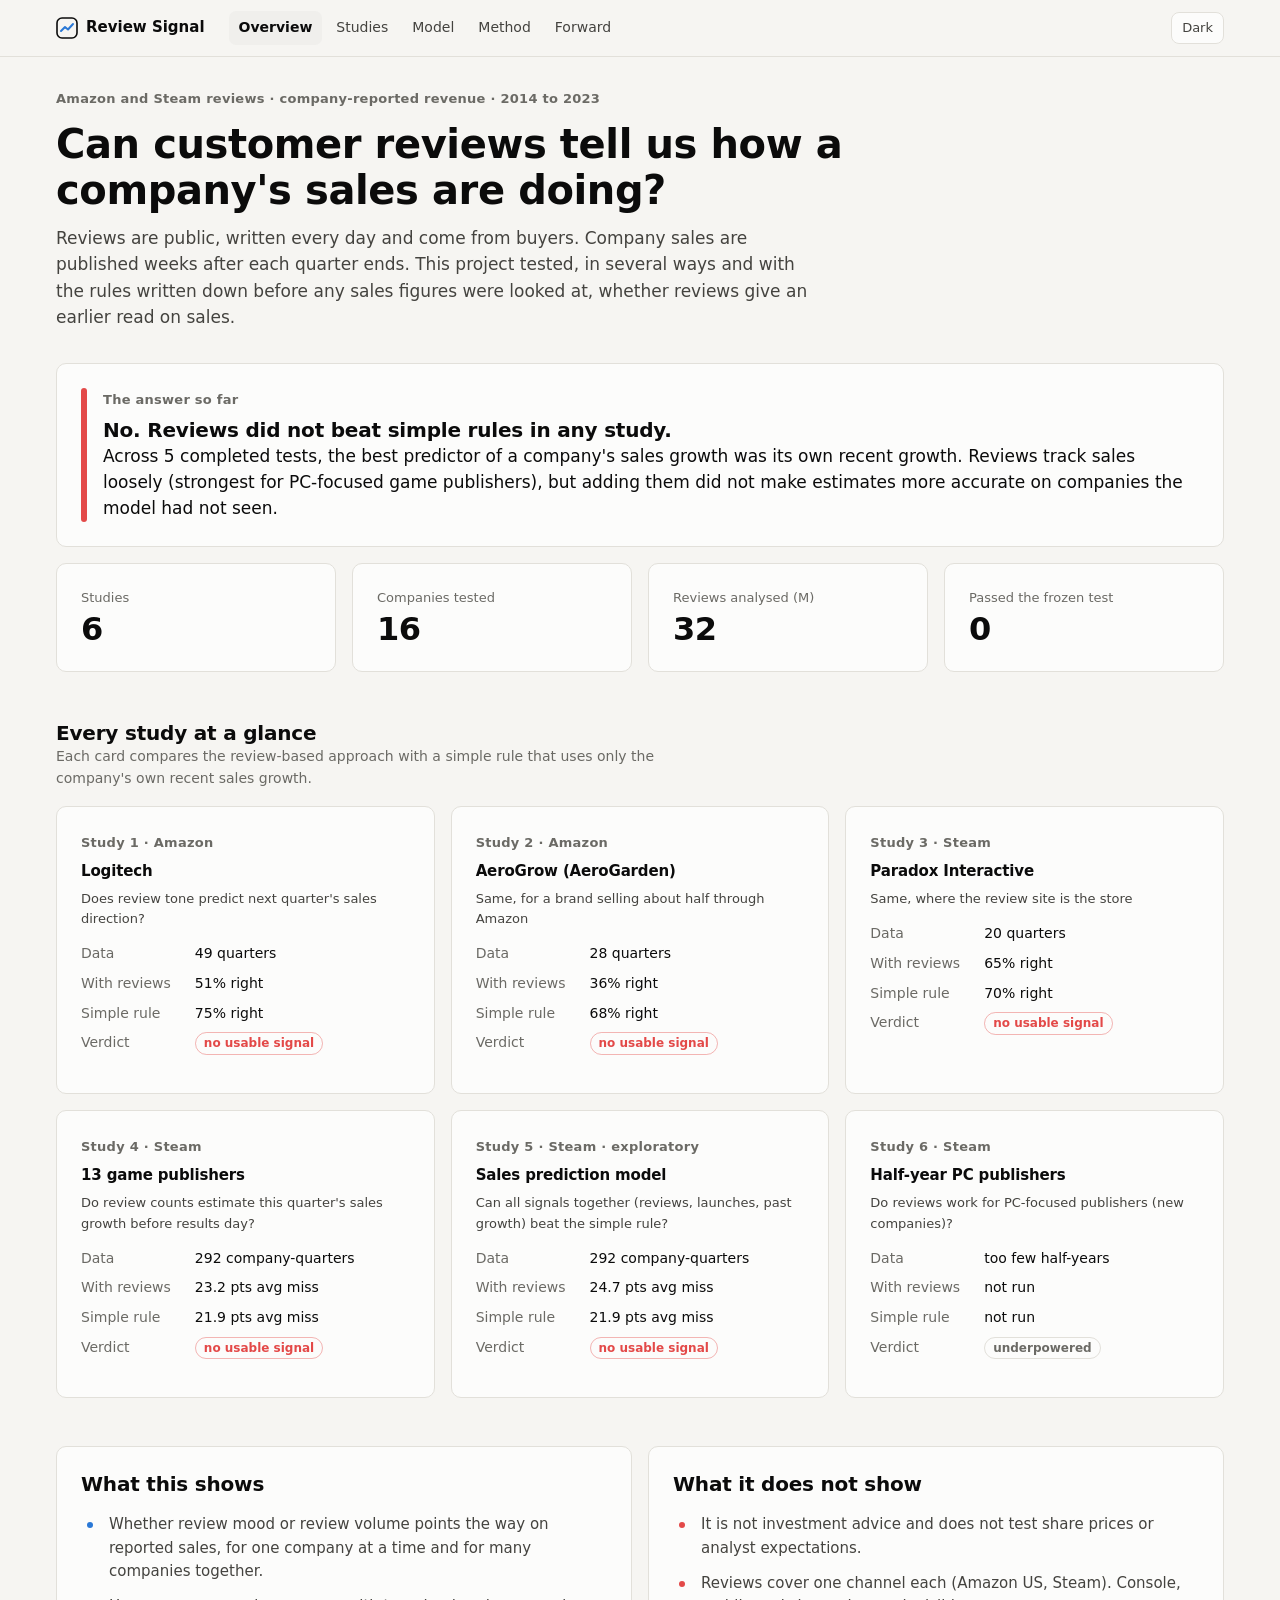
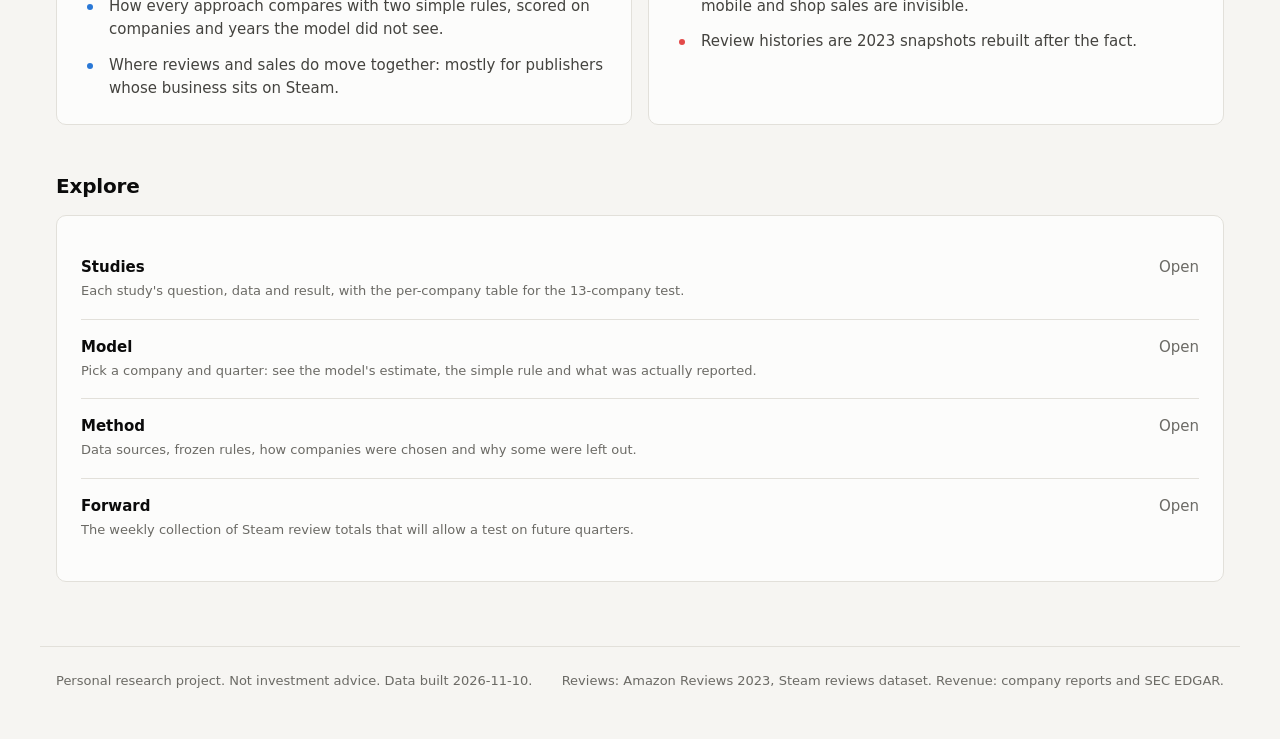
==== site/index.html @ 0828e12b "Review Signal: project site served through Streamlit" ====
<!doctype html>
<html lang="en">
<head>
<meta charset="utf-8">
<meta name="viewport" content="width=device-width, initial-scale=1">
<title>Overview | Review Signal</title>
<meta name="description" content="Can public customer reviews tell us how a company's sales are doing before it reports?">
<meta name="color-scheme" content="light dark">
<link rel="icon" href="data:image/svg+xml,%3Csvg xmlns='http://www.w3.org/2000/svg' viewBox='0 0 22 22'%3E%3Crect x='1' y='1' width='20' height='20' rx='5' fill='%23fcfcfb' stroke='%230b0b0b' stroke-width='1.6'/%3E%3Cpath d='M5 14 L9 10 L12 12.5 L17 7' fill='none' stroke='%232a78d6' stroke-width='2' stroke-linecap='round'/%3E%3C/svg%3E">
<link rel="stylesheet" href="assets/style.css">
<script src="assets/data.js" defer></script>
<script src="assets/app.js" defer></script>
</head>
<body data-page="index">
<main>

<div class="page-head">
  <span class="eyebrow">Amazon and Steam reviews · company-reported revenue · 2014 to 2023</span>
  <h1>Can customer reviews tell us how a company's sales are doing?</h1>
  <p class="lede">Reviews are public, written every day and come from buyers. Company sales are published weeks after each quarter ends. This project tested, in several ways and with the rules written down before any sales figures were looked at, whether reviews give an earlier read on sales.</p>
</div>
<div class="panel answer" id="answer"></div>
<div class="grid g4" id="stats" style="margin-top:var(--sp-4)"></div>
<section>
  <div class="sec-head"><div><h2>Every study at a glance</h2><p>Each card compares the review-based approach with a simple rule that uses only the company's own recent sales growth.</p></div></div>
  <div class="grid g3" id="studyCards"></div>
</section>
<section class="grid g2">
  <div class="panel"><h2>What this shows</h2><ul class="list yes" style="margin-top:var(--sp-4)">
    <li>Whether review mood or review volume points the way on reported sales, for one company at a time and for many companies together.</li>
    <li>How every approach compares with two simple rules, scored on companies and years the model did not see.</li>
    <li>Where reviews and sales do move together: mostly for publishers whose business sits on Steam.</li>
  </ul></div>
  <div class="panel"><h2>What it does not show</h2><ul class="list no" style="margin-top:var(--sp-4)">
    <li>It is not investment advice and does not test share prices or analyst expectations.</li>
    <li>Reviews cover one channel each (Amazon US, Steam). Console, mobile and shop sales are invisible.</li>
    <li>Review histories are 2023 snapshots rebuilt after the fact.</li>
  </ul></div>
</section>
<section><div class="sec-head"><div><h2>Explore</h2></div></div>
  <div class="panel links">
    <a href="studies.html"><span><b>Studies</b><small>Each study's question, data and result, with the per-company table for the 13-company test.</small></span><span>Open</span></a>
    <a href="model.html"><span><b>Model</b><small>Pick a company and quarter: see the model's estimate, the simple rule and what was actually reported.</small></span><span>Open</span></a>
    <a href="method.html"><span><b>Method</b><small>Data sources, frozen rules, how companies were chosen and why some were left out.</small></span><span>Open</span></a>
    <a href="forward.html"><span><b>Forward</b><small>The weekly collection of Steam review totals that will allow a test on future quarters.</small></span><span>Open</span></a>
  </div></section>
</main>
</body>
</html>
---- site/assets/style.css ----
/* Review Signal: shared styles. No external fonts or libraries. */
@view-transition { navigation: auto; }

:root {
  color-scheme: light;
  --bg: #f6f5f2;
  --surface: #fcfcfb;
  --surface-2: #f0efec;
  --line: #e2e0da;
  --line-strong: #cfccc4;
  --ink: #0b0b0b;
  --ink-2: #44433f;
  --ink-3: #6b6a65;
  --s1: #2a78d6;      /* series 1: tone, data */
  --s1-soft: #dce9fa;
  --s2: #eb6834;      /* series 2: baseline */
  --s3: #1baf7a;      /* series 3 */
  --neg: #e34948;     /* below / negative */
  --neg-soft: #fbe3e2;
  --pos: #2a78d6;
  --shade: rgba(120, 117, 108, 0.10);
  --good: #0ca30c;
  --focus: #2a78d6;
  --r: 10px;
  --font: "Segoe UI Variable Text", "Segoe UI", system-ui, -apple-system, "Helvetica Neue", Roboto, Arial, sans-serif;
  --mono: "Cascadia Mono", "SF Mono", ui-monospace, Consolas, "Liberation Mono", monospace;
  --sp-1: 4px; --sp-2: 8px; --sp-3: 12px; --sp-4: 16px; --sp-5: 24px; --sp-6: 32px; --sp-7: 48px; --sp-8: 64px;
  --ease: cubic-bezier(.2, .7, .2, 1);
}
@media (prefers-color-scheme: dark) {
  :root:not([data-theme="light"]) {
    color-scheme: dark;
    --bg: #121211; --surface: #1a1a19; --surface-2: #242422; --line: #33322f; --line-strong: #45443f;
    --ink: #f4f3ef; --ink-2: #d2d0c8; --ink-3: #a3a198;
    --s1: #4d95ec; --s1-soft: #1d2c40; --s2: #f07a48; --s3: #23c08a; --neg: #ef6b6a; --neg-soft: #3a2121;
    --pos: #4d95ec; --shade: rgba(255, 255, 255, 0.05); --focus: #6aa8f2;
  }
}
:root[data-theme="dark"] {
  color-scheme: dark;
  --bg: #121211; --surface: #1a1a19; --surface-2: #242422; --line: #33322f; --line-strong: #45443f;
  --ink: #f4f3ef; --ink-2: #d2d0c8; --ink-3: #a3a198;
  --s1: #4d95ec; --s1-soft: #1d2c40; --s2: #f07a48; --s3: #23c08a; --neg: #ef6b6a; --neg-soft: #3a2121;
  --pos: #4d95ec; --shade: rgba(255, 255, 255, 0.05); --focus: #6aa8f2;
}

* { box-sizing: border-box; }
html { -webkit-text-size-adjust: 100%; }
body {
  margin: 0; background: var(--bg); color: var(--ink); font: 15px/1.55 var(--font);
  font-feature-settings: "tnum" 1; -webkit-font-smoothing: antialiased;
}
a { color: var(--s1); text-decoration-thickness: 1px; text-underline-offset: 3px; }
a:hover { text-decoration-thickness: 2px; }
:focus-visible { outline: 2px solid var(--focus); outline-offset: 2px; border-radius: 4px; }
h1, h2, h3 { margin: 0; letter-spacing: -0.01em; }
h1 { font-size: clamp(28px, 4vw, 40px); line-height: 1.15; font-weight: 650; }
h2 { font-size: 20px; line-height: 1.3; font-weight: 640; }
h3 { font-size: 15px; font-weight: 640; }
p { margin: 0; }
.muted { color: var(--ink-3); }
.ink2 { color: var(--ink-2); }
.mono { font-family: var(--mono); font-size: 0.92em; }
.small { font-size: 13px; }

/* top bar */
.top {
  position: sticky; top: 0; z-index: 20; background: color-mix(in srgb, var(--bg) 92%, transparent);
  backdrop-filter: saturate(1.2) blur(6px); border-bottom: 1px solid var(--line);
}
.top .inner { max-width: 1200px; margin: 0 auto; padding: 0 var(--sp-4); display: flex; align-items: center; gap: var(--sp-5); height: 56px; }
.brand { display: flex; align-items: center; gap: var(--sp-2); font-weight: 680; color: var(--ink); text-decoration: none; white-space: nowrap; }
.brand svg { display: block; }
.nav { display: flex; gap: var(--sp-1); overflow-x: auto; scrollbar-width: none; flex: 1; }
.nav::-webkit-scrollbar { display: none; }
.nav a {
  color: var(--ink-2); text-decoration: none; padding: 6px 10px; border-radius: 7px; font-size: 14px; white-space: nowrap;
  transition: background .15s var(--ease), color .15s var(--ease);
}
.nav a:hover { background: var(--surface-2); color: var(--ink); }
.nav a[aria-current="page"] { color: var(--ink); background: var(--surface-2); font-weight: 600; }
.theme-btn {
  border: 1px solid var(--line); background: var(--surface); color: var(--ink-2); border-radius: 8px;
  height: 32px; padding: 0 10px; font: inherit; font-size: 13px; cursor: pointer;
}
.theme-btn:hover { border-color: var(--line-strong); color: var(--ink); }

/* layout */
main { max-width: 1200px; margin: 0 auto; padding: var(--sp-6) var(--sp-4) var(--sp-8); }
.page-head { display: grid; gap: var(--sp-3); margin-bottom: var(--sp-6); max-width: 860px; }
.eyebrow { font-size: 13px; color: var(--ink-3); font-weight: 600; letter-spacing: .02em; }
.lede { font-size: 17px; color: var(--ink-2); max-width: 760px; }
.grid { display: grid; gap: var(--sp-4); }
.g2 { grid-template-columns: repeat(2, minmax(0, 1fr)); }
.g3 { grid-template-columns: repeat(3, minmax(0, 1fr)); }
.g4 { grid-template-columns: repeat(4, minmax(0, 1fr)); }
@media (max-width: 900px) { .g3, .g4 { grid-template-columns: repeat(2, minmax(0, 1fr)); } }
@media (max-width: 620px) { .g2, .g3, .g4 { grid-template-columns: minmax(0, 1fr); } }
section { margin-top: var(--sp-7); }
section > .sec-head { display: flex; align-items: end; justify-content: space-between; gap: var(--sp-4); margin-bottom: var(--sp-4); flex-wrap: wrap; }
section > .sec-head p { color: var(--ink-3); font-size: 14px; max-width: 640px; }

.panel { background: var(--surface); border: 1px solid var(--line); border-radius: var(--r); padding: var(--sp-5); min-width: 0; }
.panel.tight { padding: var(--sp-4); }
.panel h3 + p { margin-top: var(--sp-1); }

/* stat tiles */
.stat { display: grid; gap: var(--sp-1); }
.stat .label { font-size: 13px; color: var(--ink-3); }
.stat .value { font-size: 32px; font-weight: 660; letter-spacing: -0.02em; line-height: 1.1; }
.stat .sub { font-size: 13px; color: var(--ink-2); }
.stat .value.neg { color: var(--neg); }

/* answer block */
.answer { display: grid; grid-template-columns: 6px 1fr; gap: var(--sp-4); align-items: stretch; }
.answer .bar { border-radius: 3px; background: var(--line-strong); }
.answer .bar.pos { background: var(--s1); }
.answer .bar.neg { background: var(--neg); }
.answer .bar.mixed { background: linear-gradient(var(--s1), var(--neg)); }
.answer p { font-size: 17px; color: var(--ink); }
.answer p + p { margin-top: var(--sp-2); font-size: 15px; color: var(--ink-2); }

/* controls */
.controls { display: flex; flex-wrap: wrap; gap: var(--sp-3); align-items: center; margin-bottom: var(--sp-4); }
.seg { display: inline-flex; background: var(--surface-2); border: 1px solid var(--line); border-radius: 9px; padding: 3px; gap: 2px; }
.seg button {
  border: 0; background: transparent; color: var(--ink-2); font: inherit; font-size: 13px; padding: 6px 12px; border-radius: 6px; cursor: pointer;
  transition: background .18s var(--ease), color .18s var(--ease), box-shadow .18s var(--ease);
}
.seg button:hover { color: var(--ink); }
.seg button[aria-pressed="true"] { background: var(--surface); color: var(--ink); box-shadow: 0 1px 2px rgba(0,0,0,.08), 0 0 0 1px var(--line); font-weight: 600; }
.chip {
  border: 1px solid var(--line); background: var(--surface); color: var(--ink-2); font: inherit; font-size: 13px;
  padding: 5px 11px; border-radius: 999px; cursor: pointer; transition: border-color .15s, background .15s, color .15s;
}
.chip:hover { border-color: var(--line-strong); color: var(--ink); }
.chip[aria-pressed="true"] { background: var(--ink); color: var(--surface); border-color: var(--ink); }
input[type="search"], select {
  font: inherit; font-size: 14px; color: var(--ink); background: var(--surface); border: 1px solid var(--line);
  border-radius: 8px; height: 34px; padding: 0 10px; min-width: 0;
}
input[type="search"] { width: 240px; max-width: 100%; }
.btn {
  font: inherit; font-size: 13px; border: 1px solid var(--line); background: var(--surface); color: var(--ink);
  border-radius: 8px; height: 34px; padding: 0 12px; cursor: pointer; transition: border-color .15s, background .15s;
}
.btn:hover { border-color: var(--ink-3); background: var(--surface-2); }

/* charts */
.chart { position: relative; width: 100%; }
.chart svg { display: block; width: 100%; height: auto; overflow: visible; }
.chart .grid-line { stroke: var(--line); stroke-width: 1; }
.chart .axis-text { fill: var(--ink-3); font-size: 11px; font-family: var(--font); }
.chart .zero { stroke: var(--ink-3); stroke-width: 1; }
.chart .shade { fill: var(--shade); }
.chart .xhair { stroke: var(--ink-3); stroke-width: 1; stroke-dasharray: 3 3; opacity: 0; transition: opacity .12s; }
.chart.hovering .xhair { opacity: 1; }
.chart .dot { stroke: var(--surface); stroke-width: 2; }
.chart .end-label { font-size: 11px; fill: var(--ink-2); font-family: var(--font); }
.chart .draw { stroke-dasharray: var(--len); stroke-dashoffset: var(--len); animation: draw 1.1s var(--ease) forwards; }
@keyframes draw { to { stroke-dashoffset: 0; } }
.chart rect.bar { transition: opacity .15s; }
.chart.hovering rect.bar:not(.hot) { opacity: .45; }
.chart .grow { transform-box: fill-box; animation: grow .7s var(--ease) both; }
@keyframes grow { from { transform: scaleY(0); } }
.tip {
  position: absolute; pointer-events: none; z-index: 5; min-width: 160px; max-width: 280px; background: var(--surface);
  border: 1px solid var(--line-strong); border-radius: 8px; padding: 8px 10px; font-size: 12.5px; line-height: 1.45;
  box-shadow: 0 6px 20px rgba(0,0,0,.12); opacity: 0; transform: translateY(4px); transition: opacity .12s, transform .12s;
}
.tip.on { opacity: 1; transform: none; }
.tip b { font-weight: 640; }
.tip .row { display: flex; justify-content: space-between; gap: 12px; }
.tip .sw { display: inline-block; width: 8px; height: 8px; border-radius: 2px; margin-right: 6px; vertical-align: 0; }
.legend { display: flex; flex-wrap: wrap; gap: var(--sp-4); font-size: 13px; color: var(--ink-2); margin-bottom: var(--sp-3); }
.legend span { display: inline-flex; align-items: center; gap: 6px; }
.legend i { width: 14px; height: 3px; border-radius: 2px; display: inline-block; }
.legend i.dash { background: repeating-linear-gradient(90deg, currentColor 0 4px, transparent 4px 7px) !important; height: 2px; }
.legend i.box { width: 10px; height: 10px; border-radius: 2px; }
.chart-note { font-size: 12.5px; color: var(--ink-3); margin-top: var(--sp-3); }

/* tables */
.table-wrap { overflow-x: auto; border: 1px solid var(--line); border-radius: var(--r); background: var(--surface); }
table { border-collapse: collapse; width: 100%; font-size: 13.5px; }
th, td { padding: 9px 12px; text-align: left; border-bottom: 1px solid var(--line); white-space: nowrap; }
td.wrap { white-space: normal; min-width: 240px; }
th { font-weight: 600; color: var(--ink-2); background: var(--surface-2); position: sticky; top: 0; cursor: pointer; user-select: none; }
th[aria-sort="ascending"]::after { content: " \2191"; color: var(--ink-3); }
th[aria-sort="descending"]::after { content: " \2193"; color: var(--ink-3); }
td.num, th.num { text-align: right; }
tr:last-child td { border-bottom: 0; }
tbody tr { transition: background .12s; }
tbody tr:hover { background: var(--surface-2); }
.pill { display: inline-block; padding: 1px 8px; border-radius: 999px; font-size: 12px; font-weight: 600; border: 1px solid var(--line); color: var(--ink-2); }
.pill.hit { color: var(--good); border-color: color-mix(in srgb, var(--good) 40%, transparent); }
.pill.miss { color: var(--neg); border-color: color-mix(in srgb, var(--neg) 40%, transparent); }
.pill.na { color: var(--ink-3); }
.up { color: var(--s1); } .down { color: var(--neg); }
.table-foot { display: flex; justify-content: space-between; align-items: center; gap: var(--sp-3); padding: var(--sp-3) 0 0; font-size: 13px; color: var(--ink-3); flex-wrap: wrap; }

/* lists, quotes, steps */
.list { display: grid; gap: var(--sp-3); margin: 0; padding: 0; list-style: none; }
.list li { display: grid; grid-template-columns: 20px 1fr; gap: var(--sp-2); color: var(--ink-2); }
.list li::before { content: ""; width: 6px; height: 6px; border-radius: 50%; background: var(--ink-3); margin: 9px 0 0 6px; }
.list.yes li::before { background: var(--s1); }
.list.no li::before { background: var(--neg); }
.quote { border-top: 1px solid var(--line); padding: var(--sp-3) 0; }
.quote:first-child { border-top: 0; padding-top: 0; }
.quote q { display: block; color: var(--ink); quotes: "\201C" "\201D"; }
.quote .meta { font-size: 12.5px; color: var(--ink-3); margin-top: 2px; }
.steps { counter-reset: s; display: grid; gap: 0; }
.step { display: grid; grid-template-columns: 36px 1fr auto; gap: var(--sp-3); padding: var(--sp-4) 0; border-top: 1px solid var(--line); align-items: start; }
.step:first-child { border-top: 0; }
.step .n { counter-increment: s; width: 28px; height: 28px; border-radius: 50%; border: 1px solid var(--line-strong); display: grid; place-items: center; font-size: 13px; font-weight: 600; color: var(--ink-2); }
.step .n::before { content: counter(s); }
.status { font-size: 12px; font-weight: 600; padding: 2px 8px; border-radius: 6px; background: var(--surface-2); color: var(--ink-2); white-space: nowrap; }
.status.completed { color: var(--good); }
.status.blocked { color: var(--neg); }
.kv { display: grid; grid-template-columns: max-content 1fr; gap: var(--sp-2) var(--sp-5); font-size: 14px; }
.kv dt { color: var(--ink-3); }
.kv dd { margin: 0; color: var(--ink); min-width: 0; overflow-wrap: anywhere; }
.links { display: grid; gap: 0; }
.links a {
  display: grid; grid-template-columns: 1fr auto; gap: var(--sp-3); padding: var(--sp-4) 0; border-top: 1px solid var(--line);
  color: var(--ink); text-decoration: none; transition: padding .2s var(--ease);
}
.links a:first-child { border-top: 0; }
.links a:hover { padding-left: 6px; }
.links a span:last-child { color: var(--ink-3); }
.links a b { display: block; font-weight: 620; }
.links a small { color: var(--ink-3); font-size: 13px; }
.heat td.cell { text-align: center; font-size: 12px; min-width: 52px; }
pre.code { background: var(--surface-2); border: 1px solid var(--line); border-radius: 8px; padding: var(--sp-4); overflow: auto; font: 12.5px/1.5 var(--mono); color: var(--ink-2); max-height: 420px; margin: 0; }
.foot { max-width: 1200px; margin: 0 auto; padding: var(--sp-5) var(--sp-4) var(--sp-7); color: var(--ink-3); font-size: 13px; border-top: 1px solid var(--line); display: flex; justify-content: space-between; gap: var(--sp-4); flex-wrap: wrap; }
.empty { padding: var(--sp-6); text-align: center; color: var(--ink-3); }

@media (prefers-reduced-motion: reduce) {
  *, *::before, *::after { animation-duration: 0.001ms !important; animation-iteration-count: 1 !important; transition-duration: 0.001ms !important; }
  @view-transition { navigation: none; }
}
@media print { .top, .controls, .theme-btn { display: none; } body { background: #fff; } .panel { break-inside: avoid; } }

/* horizontal theme bars */
.hbar { display: grid; grid-template-columns: minmax(96px, 130px) 1fr 56px; gap: 12px; align-items: center; padding: 7px 0; }
.hb-l { font-size: 13px; color: var(--ink-2); }
.hb-t { height: 12px; background: var(--surface-2); border-radius: 3px; overflow: hidden; }
.hb-f { display: block; height: 100%; background: var(--s1); border-radius: 3px; transition: width .7s var(--ease); }
.hb-v { font-size: 13px; text-align: right; font-variant-numeric: tabular-nums; color: var(--ink); }
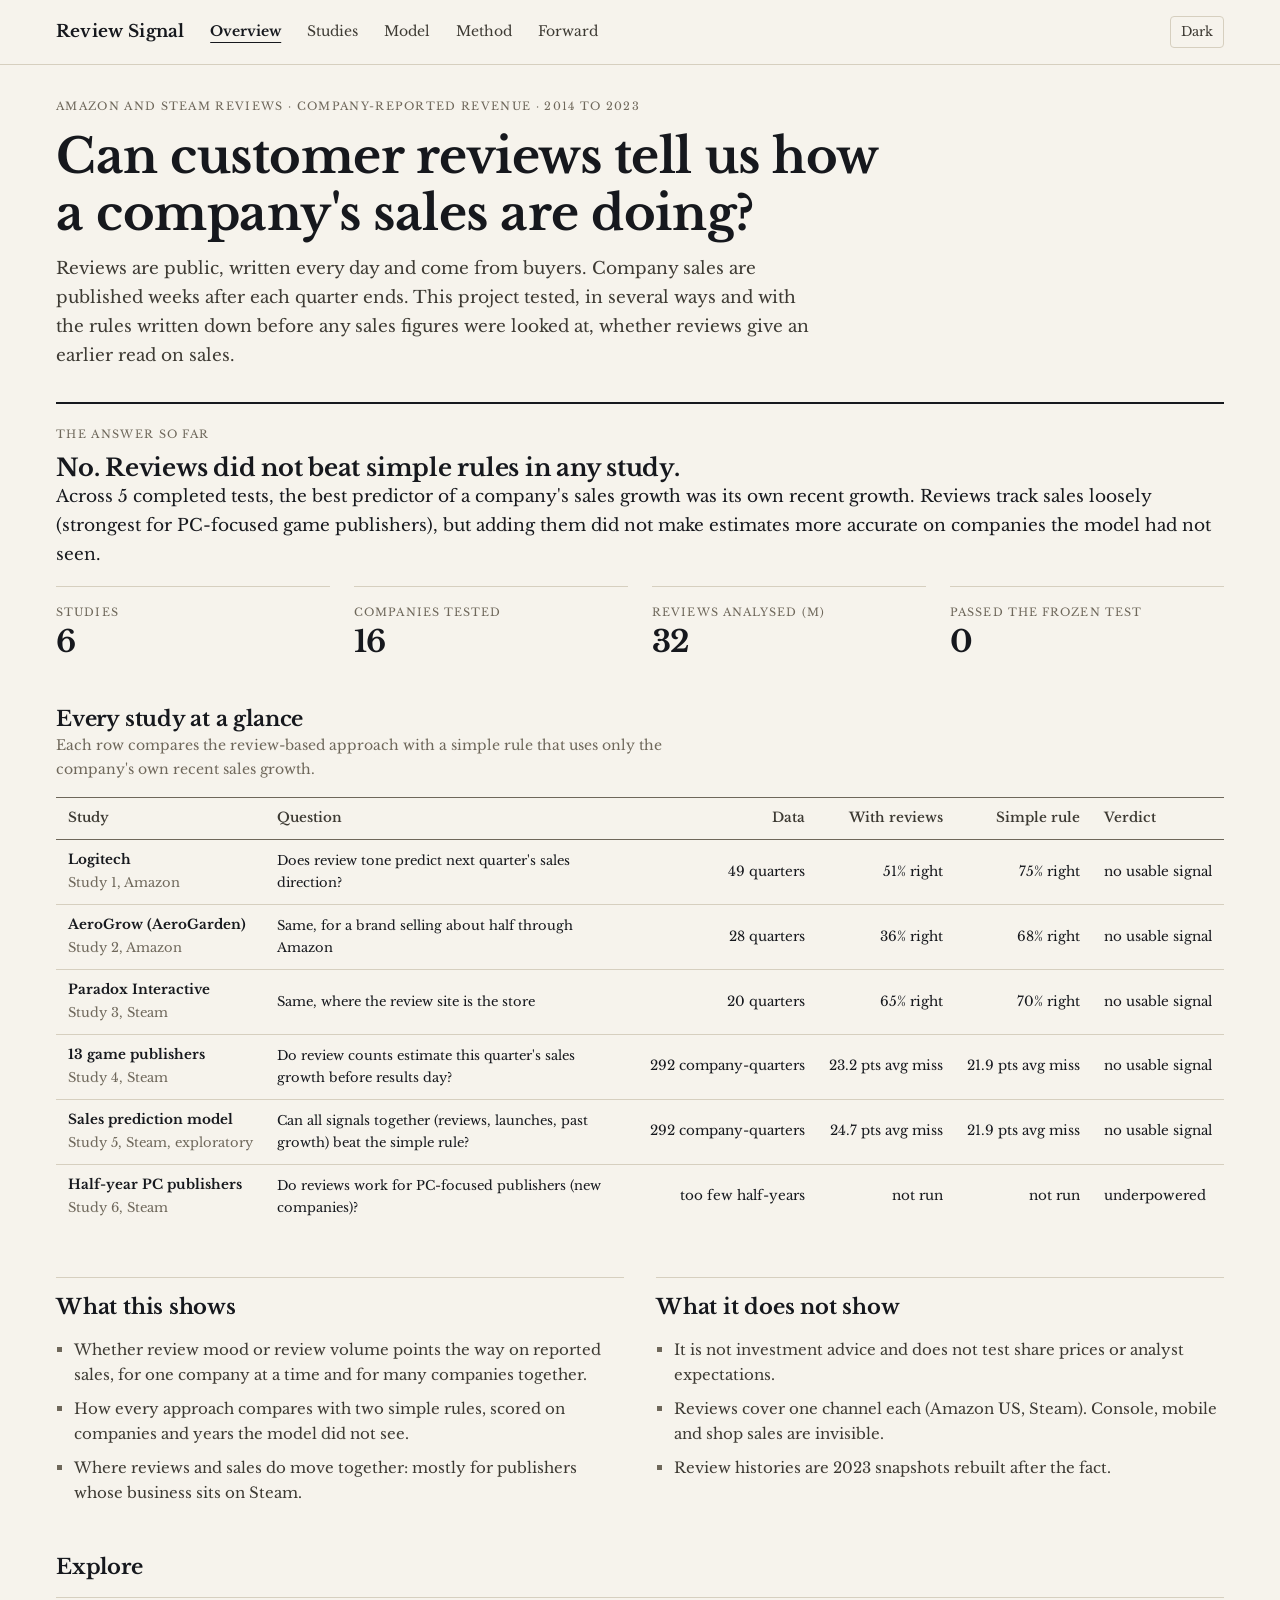
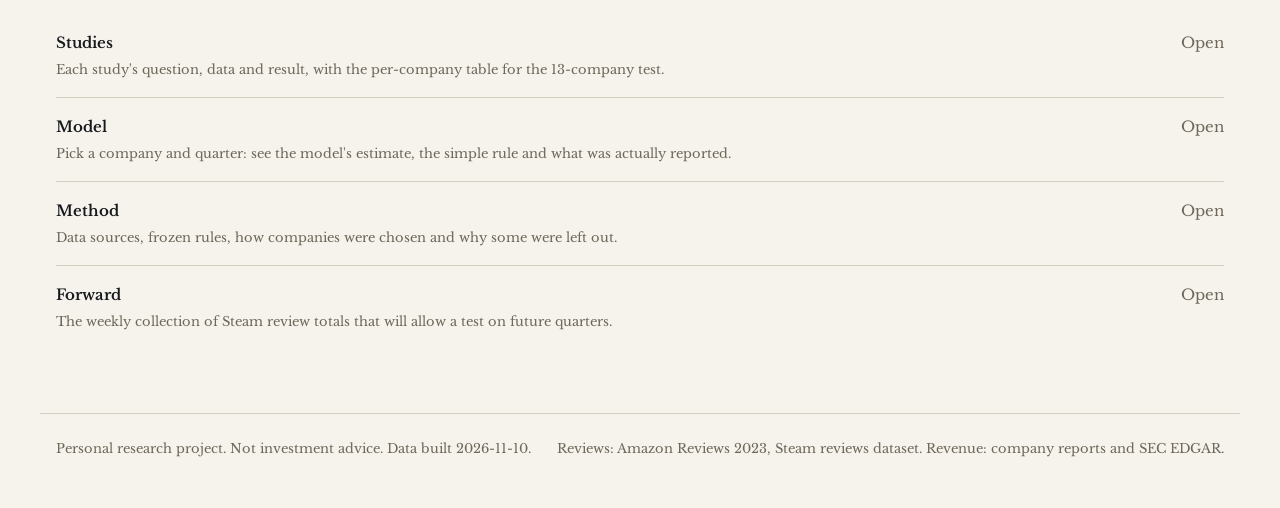
==== commit 062e0995: "Restyle: Libre Baskerville, paper palette, plain editorial layout, no cards or icons" ====
--- a/site/index.html
+++ b/site/index.html
@@ -6,7 +6,7 @@
 <title>Overview | Review Signal</title>
 <meta name="description" content="Can public customer reviews tell us how a company's sales are doing before it reports?">
 <meta name="color-scheme" content="light dark">
-<link rel="icon" href="data:image/svg+xml,%3Csvg xmlns='http://www.w3.org/2000/svg' viewBox='0 0 22 22'%3E%3Crect x='1' y='1' width='20' height='20' rx='5' fill='%23fcfcfb' stroke='%230b0b0b' stroke-width='1.6'/%3E%3Cpath d='M5 14 L9 10 L12 12.5 L17 7' fill='none' stroke='%232a78d6' stroke-width='2' stroke-linecap='round'/%3E%3C/svg%3E">
+<link rel="icon" href="data:image/svg+xml,%3Csvg xmlns='http://www.w3.org/2000/svg' viewBox='0 0 32 32'%3E%3Crect width='32' height='32' rx='4' fill='%238a4a0e'/%3E%3Ctext x='16' y='23' font-family='Georgia,serif' font-size='20' font-weight='700' fill='%23f6f3ec' text-anchor='middle'%3ER%3C/text%3E%3C/svg%3E">
 <link rel="stylesheet" href="assets/style.css">
 <script src="assets/data.js" defer></script>
 <script src="assets/app.js" defer></script>
@@ -22,8 +22,8 @@
 <div class="panel answer" id="answer"></div>
 <div class="grid g4" id="stats" style="margin-top:var(--sp-4)"></div>
 <section>
-  <div class="sec-head"><div><h2>Every study at a glance</h2><p>Each card compares the review-based approach with a simple rule that uses only the company's own recent sales growth.</p></div></div>
-  <div class="grid g3" id="studyCards"></div>
+  <div class="sec-head"><div><h2>Every study at a glance</h2><p>Each row compares the review-based approach with a simple rule that uses only the company's own recent sales growth.</p></div></div>
+  <div id="studyCards"></div>
 </section>
 <section class="grid g2">
   <div class="panel"><h2>What this shows</h2><ul class="list yes" style="margin-top:var(--sp-4)">
--- a/site/assets/style.css
+++ b/site/assets/style.css
@@ -1,47 +1,39 @@
-/* Review Signal: shared styles. No external fonts or libraries. */
+/* Review Signal: shared styles. Libre Baskerville, warm paper palette, plain editorial layout. */
+@import url("https://fonts.googleapis.com/css2?family=Libre+Baskerville:wght@400;700&display=swap");
 @view-transition { navigation: auto; }
 
 :root {
   color-scheme: light;
-  --bg: #f6f5f2;
-  --surface: #fcfcfb;
-  --surface-2: #f0efec;
-  --line: #e2e0da;
-  --line-strong: #cfccc4;
-  --ink: #0b0b0b;
-  --ink-2: #44433f;
-  --ink-3: #6b6a65;
-  --s1: #2a78d6;      /* series 1: tone, data */
-  --s1-soft: #dce9fa;
-  --s2: #eb6834;      /* series 2: baseline */
-  --s3: #1baf7a;      /* series 3 */
-  --neg: #e34948;     /* below / negative */
-  --neg-soft: #fbe3e2;
-  --pos: #2a78d6;
-  --shade: rgba(120, 117, 108, 0.10);
-  --good: #0ca30c;
-  --focus: #2a78d6;
-  --r: 10px;
-  --font: "Segoe UI Variable Text", "Segoe UI", system-ui, -apple-system, "Helvetica Neue", Roboto, Arial, sans-serif;
+  --bg: #f6f3ec;
+  --surface: #f6f3ec;
+  --surface-2: #ece7dc;
+  --line: #d6cfbf;
+  --line-strong: #b9b09c;
+  --ink: #16181d;
+  --ink-2: #3d3a33;
+  --ink-3: #6e675a;
+  --s1: #8a4a0e;      /* series 1: model, data */
+  --s1-soft: #efe2d2;
+  --s2: #3f6274;      /* series 2: baseline */
+  --s3: #5b7a3a;      /* series 3 */
+  --neg: #a33a26;     /* below / negative */
+  --neg-soft: #f1ddd6;
+  --pos: #8a4a0e;
+  --shade: rgba(110, 103, 90, 0.10);
+  --good: #4d6b2f;
+  --focus: #8a4a0e;
+  --r: 4px;
+  --font: "Libre Baskerville", Georgia, "Times New Roman", serif;
   --mono: "Cascadia Mono", "SF Mono", ui-monospace, Consolas, "Liberation Mono", monospace;
   --sp-1: 4px; --sp-2: 8px; --sp-3: 12px; --sp-4: 16px; --sp-5: 24px; --sp-6: 32px; --sp-7: 48px; --sp-8: 64px;
   --ease: cubic-bezier(.2, .7, .2, 1);
 }
-@media (prefers-color-scheme: dark) {
-  :root:not([data-theme="light"]) {
-    color-scheme: dark;
-    --bg: #121211; --surface: #1a1a19; --surface-2: #242422; --line: #33322f; --line-strong: #45443f;
-    --ink: #f4f3ef; --ink-2: #d2d0c8; --ink-3: #a3a198;
-    --s1: #4d95ec; --s1-soft: #1d2c40; --s2: #f07a48; --s3: #23c08a; --neg: #ef6b6a; --neg-soft: #3a2121;
-    --pos: #4d95ec; --shade: rgba(255, 255, 255, 0.05); --focus: #6aa8f2;
-  }
-}
 :root[data-theme="dark"] {
   color-scheme: dark;
-  --bg: #121211; --surface: #1a1a19; --surface-2: #242422; --line: #33322f; --line-strong: #45443f;
-  --ink: #f4f3ef; --ink-2: #d2d0c8; --ink-3: #a3a198;
-  --s1: #4d95ec; --s1-soft: #1d2c40; --s2: #f07a48; --s3: #23c08a; --neg: #ef6b6a; --neg-soft: #3a2121;
-  --pos: #4d95ec; --shade: rgba(255, 255, 255, 0.05); --focus: #6aa8f2;
+    --bg: #1b1a17; --surface: #1b1a17; --surface-2: #26241f; --line: #3b3830; --line-strong: #555046;
+    --ink: #ede8dd; --ink-2: #cfc8b9; --ink-3: #9d9585;
+    --s1: #d39a5e; --s1-soft: #3a2c1d; --s2: #8fb0c2; --s3: #9cba78; --neg: #e08a74; --neg-soft: #3a231d;
+    --pos: #d39a5e; --shade: rgba(255, 255, 255, 0.05); --focus: #d39a5e;
 }
 
 * { box-sizing: border-box; }
@@ -246,3 +238,44 @@
 .hb-t { height: 12px; background: var(--surface-2); border-radius: 3px; overflow: hidden; }
 .hb-f { display: block; height: 100%; background: var(--s1); border-radius: 3px; transition: width .7s var(--ease); }
 .hb-v { font-size: 13px; text-align: right; font-variant-numeric: tabular-nums; color: var(--ink); }
+
+/* ---- editorial restyle: no boxed cards, no pills, no glass ---- */
+body { font-size: 15px; line-height: 1.7; font-feature-settings: normal; }
+h1 { font-weight: 700; letter-spacing: -0.01em; line-height: 1.2; }
+h2 { font-weight: 700; font-size: 21px; }
+h3 { font-weight: 700; }
+.mono { font-family: var(--mono); }
+.top { background: var(--bg); backdrop-filter: none; }
+.brand { font-weight: 700; }
+.nav a { border-radius: 0; padding: 6px 2px; margin-right: 18px; }
+.nav a:hover { background: none; color: var(--ink); text-decoration: underline; }
+.nav a[aria-current="page"] { background: none; font-weight: 700; text-decoration: underline; text-underline-offset: 6px; }
+.theme-btn { border-radius: var(--r); background: none; }
+.panel { background: none; border: 0; border-top: 1px solid var(--line); border-radius: 0; padding: var(--sp-4) 0 0; }
+.grid { gap: var(--sp-6); }
+.grid.g4 { gap: var(--sp-5); }
+.stat .value { font-weight: 700; font-size: 30px; }
+.answer { display: block; border-top: 2px solid var(--ink); padding-top: var(--sp-4); }
+.answer .bar { display: none; }
+.answer h2 { font-size: 24px; }
+.pill, .pill.hit, .pill.miss, .pill.na { border: 0; padding: 0; border-radius: 0; font-size: inherit; font-weight: 400; background: none; }
+.status { background: none; padding: 0; }
+.table-wrap { border: 0; border-top: 1px solid var(--ink-3); border-radius: 0; background: none; }
+th { background: var(--bg); border-bottom: 1px solid var(--ink-3); }
+tbody tr:hover { background: var(--surface-2); }
+.list li { display: list-item; margin-left: 18px; }
+.list { list-style: square; padding-left: 0; gap: var(--sp-2); }
+.list li::before { content: none; }
+.list li::marker { color: var(--ink-3); }
+.links a:hover { padding-left: 0; text-decoration: underline; }
+input[type="search"], select, .btn { border-radius: var(--r); background: var(--bg); }
+.tip { border-radius: var(--r); box-shadow: 0 2px 8px rgba(0,0,0,.10); background: var(--bg); }
+.chart .axis-text, .chart .end-label { font-family: var(--font); }
+.studies td.wrap { min-width: 260px; }
+.g2 th, .g2 td { white-space: normal; }
+
+.brand { font-size: 17px; letter-spacing: 0.01em; }
+.eyebrow { text-transform: uppercase; letter-spacing: 0.12em; font-size: 11px; font-weight: 400; color: var(--ink-3); }
+.stat .label { text-transform: uppercase; letter-spacing: 0.1em; font-size: 11px; }
+.page-head h1 { font-size: clamp(32px, 4.6vw, 48px); }
+.top .inner { height: 64px; }
